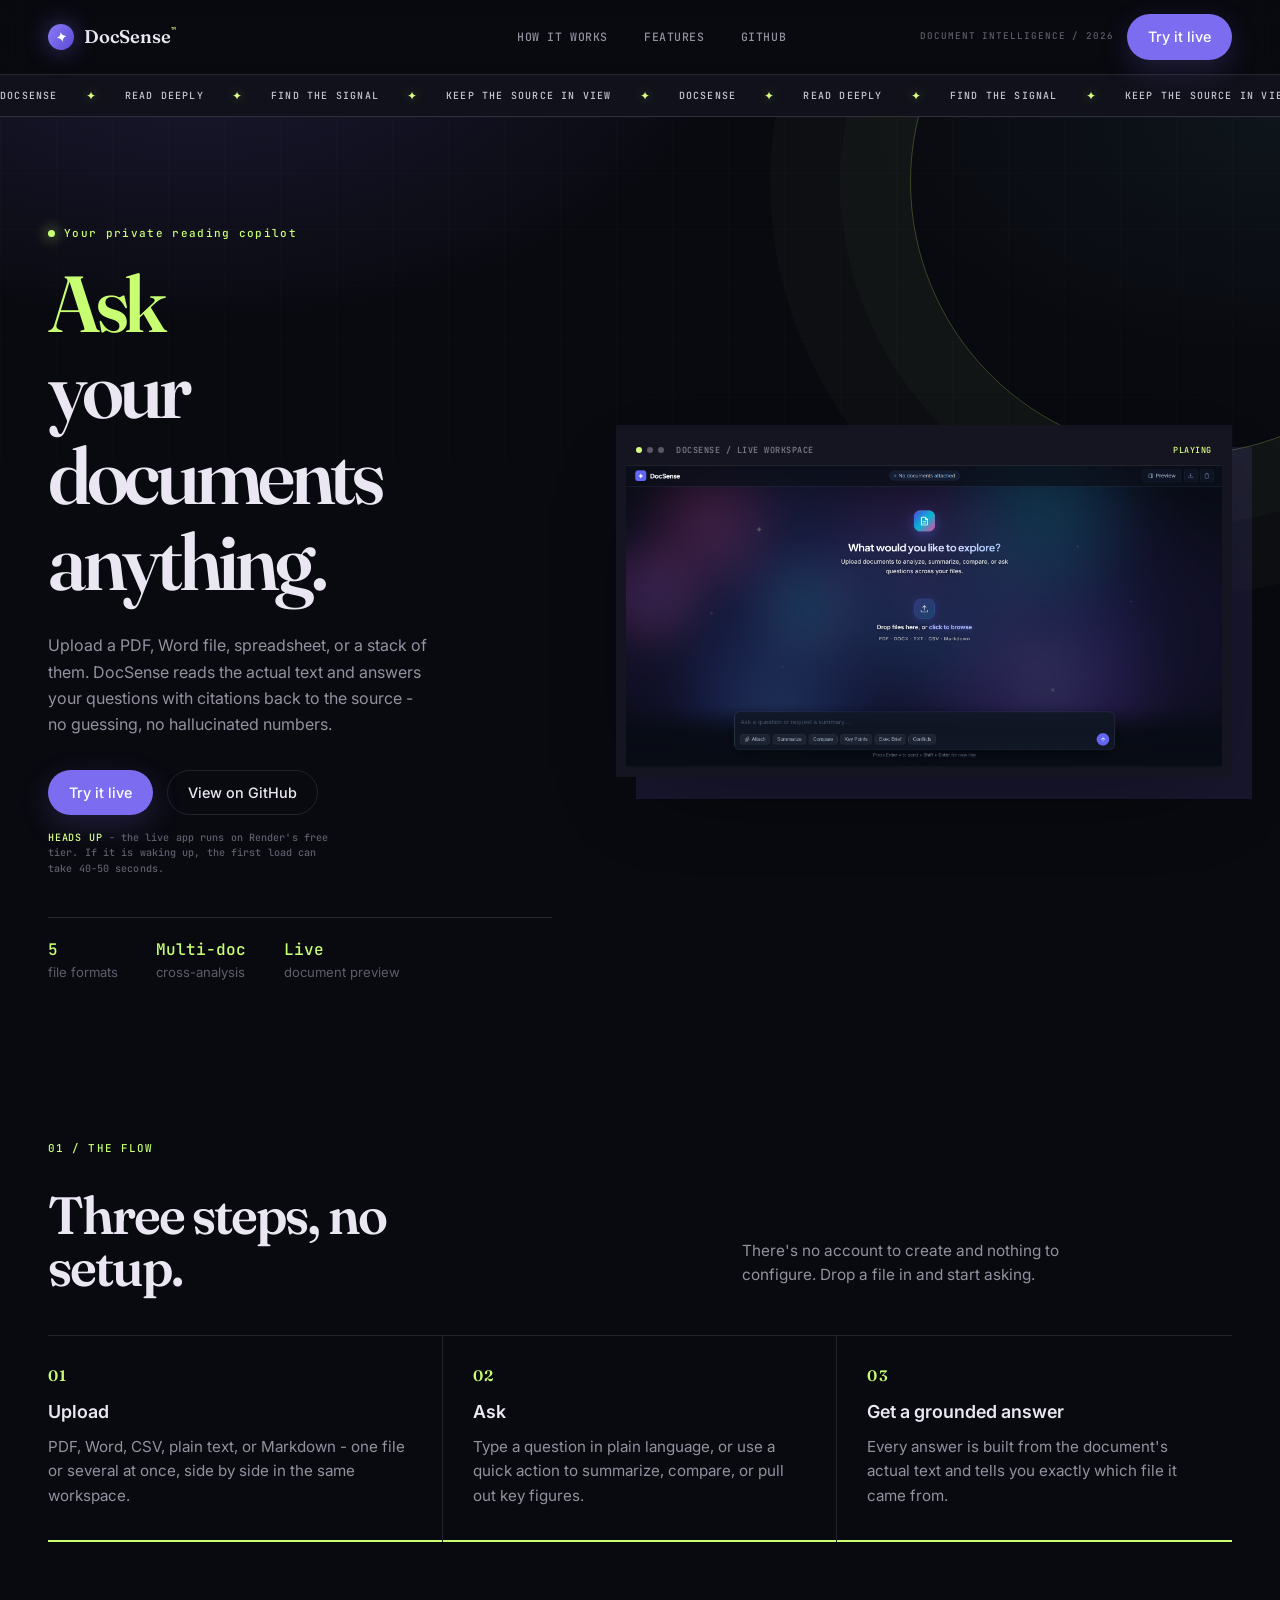
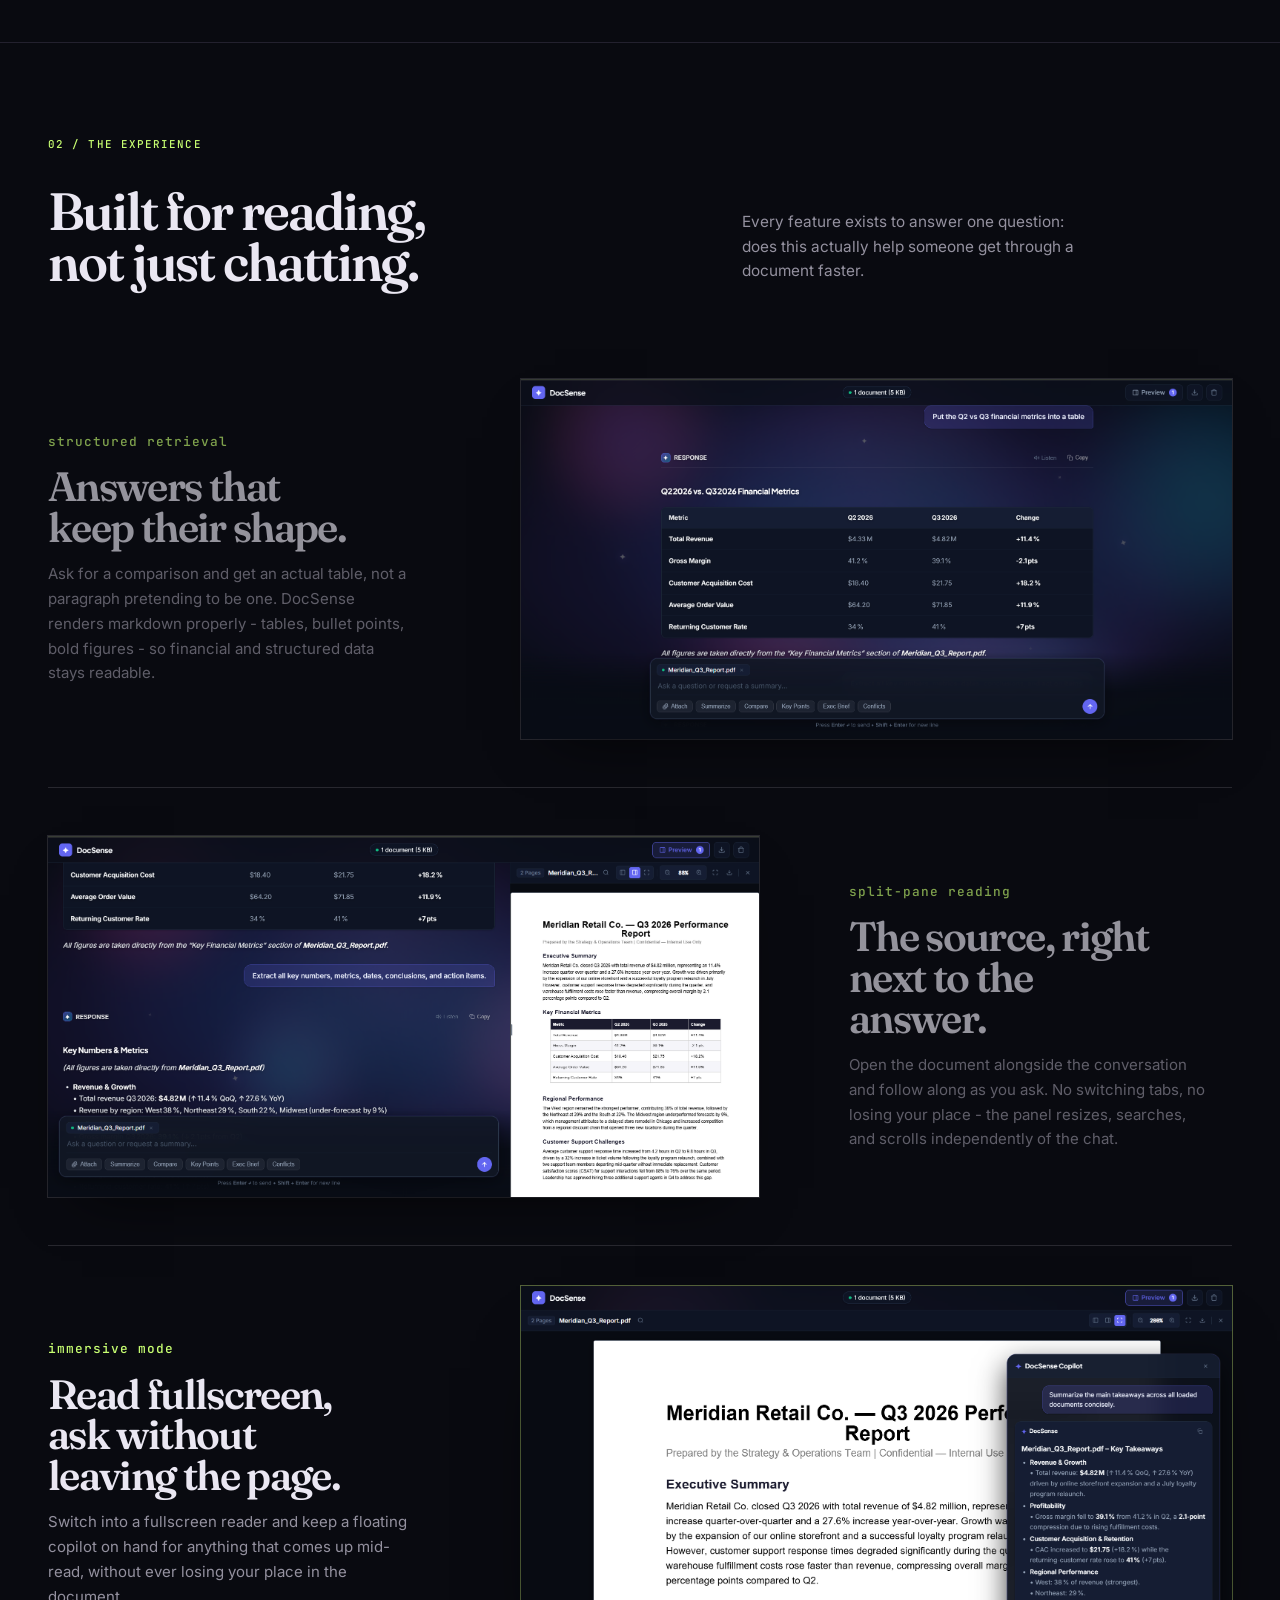
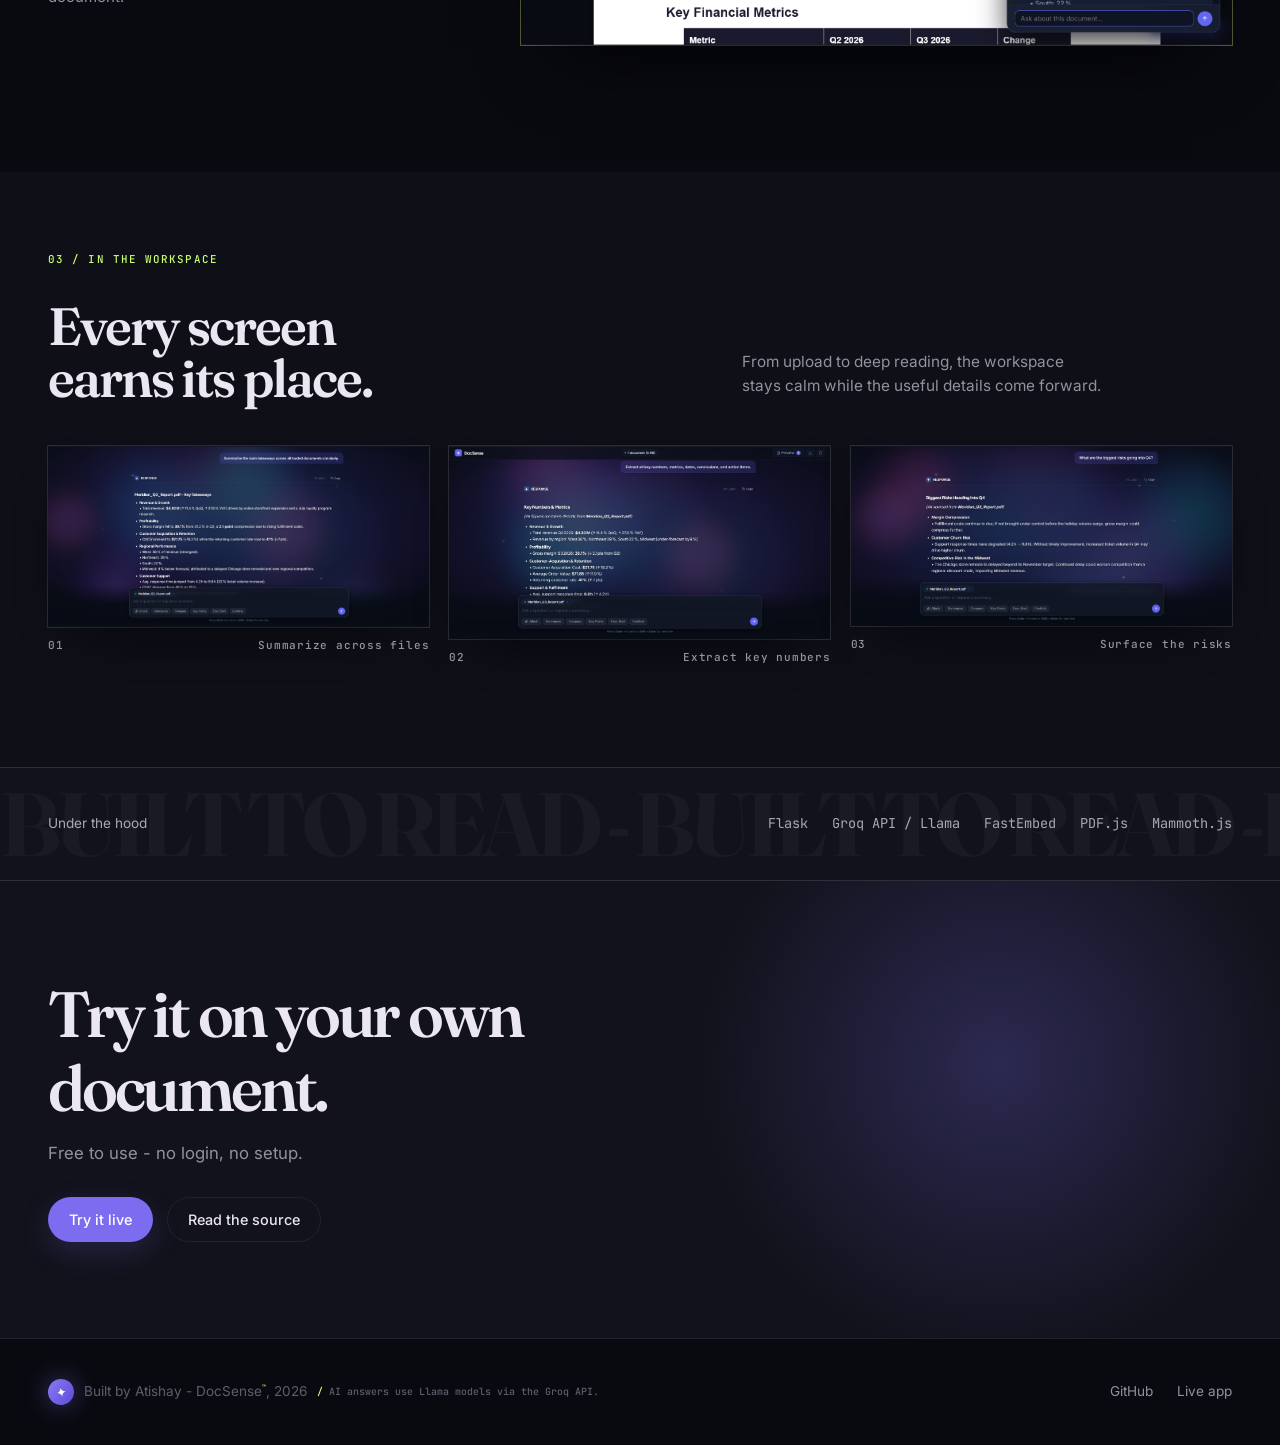
==== index.html @ f5ab148d "Launch DocSense website" ====
<!doctype html>
<html lang="en">
<head>
  <meta charset="utf-8">
  <meta name="viewport" content="width=device-width, initial-scale=1">
  <meta http-equiv="refresh" content="0; url=docsense-landing.html">
  <title>DocSense</title>
  <script>window.location.replace('docsense-landing.html');</script>
</head>
<body>
  <p>Opening <a href="docsense-landing.html">DocSense</a>...</p>
</body>
</html>
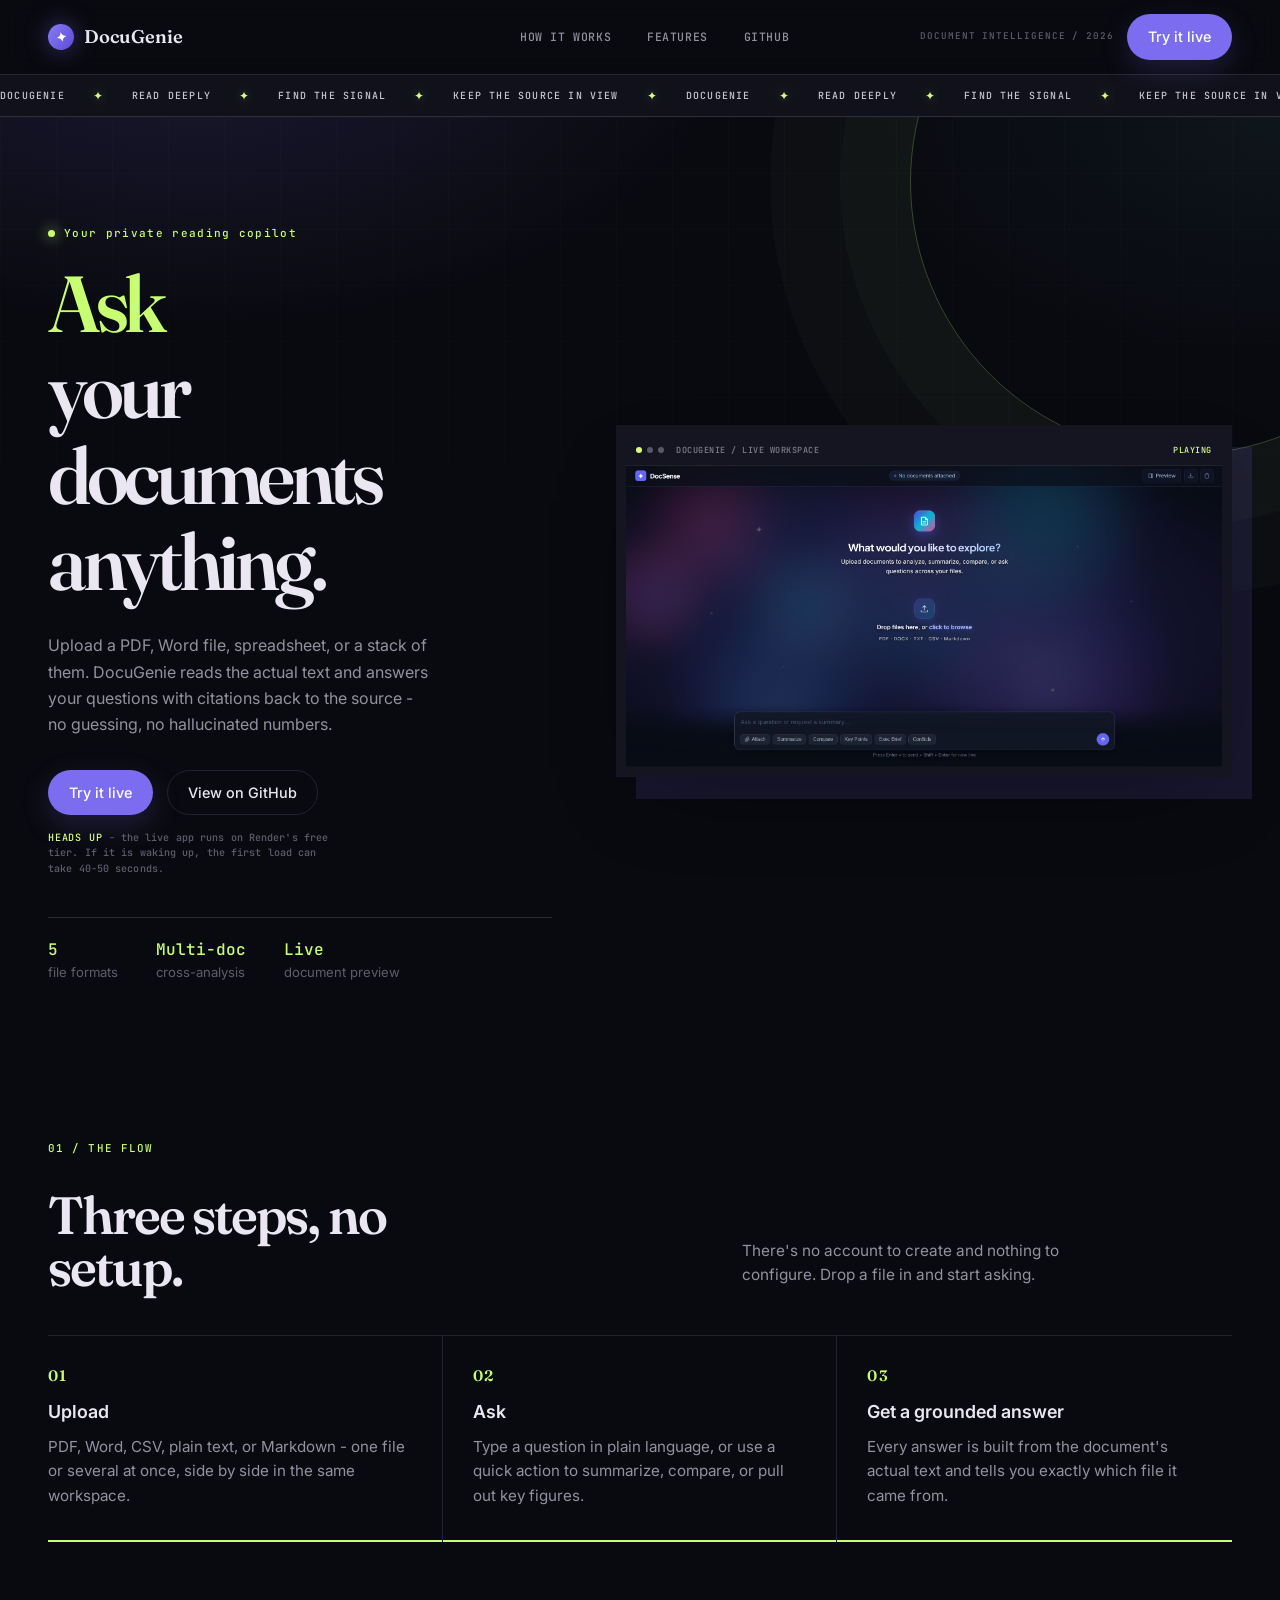
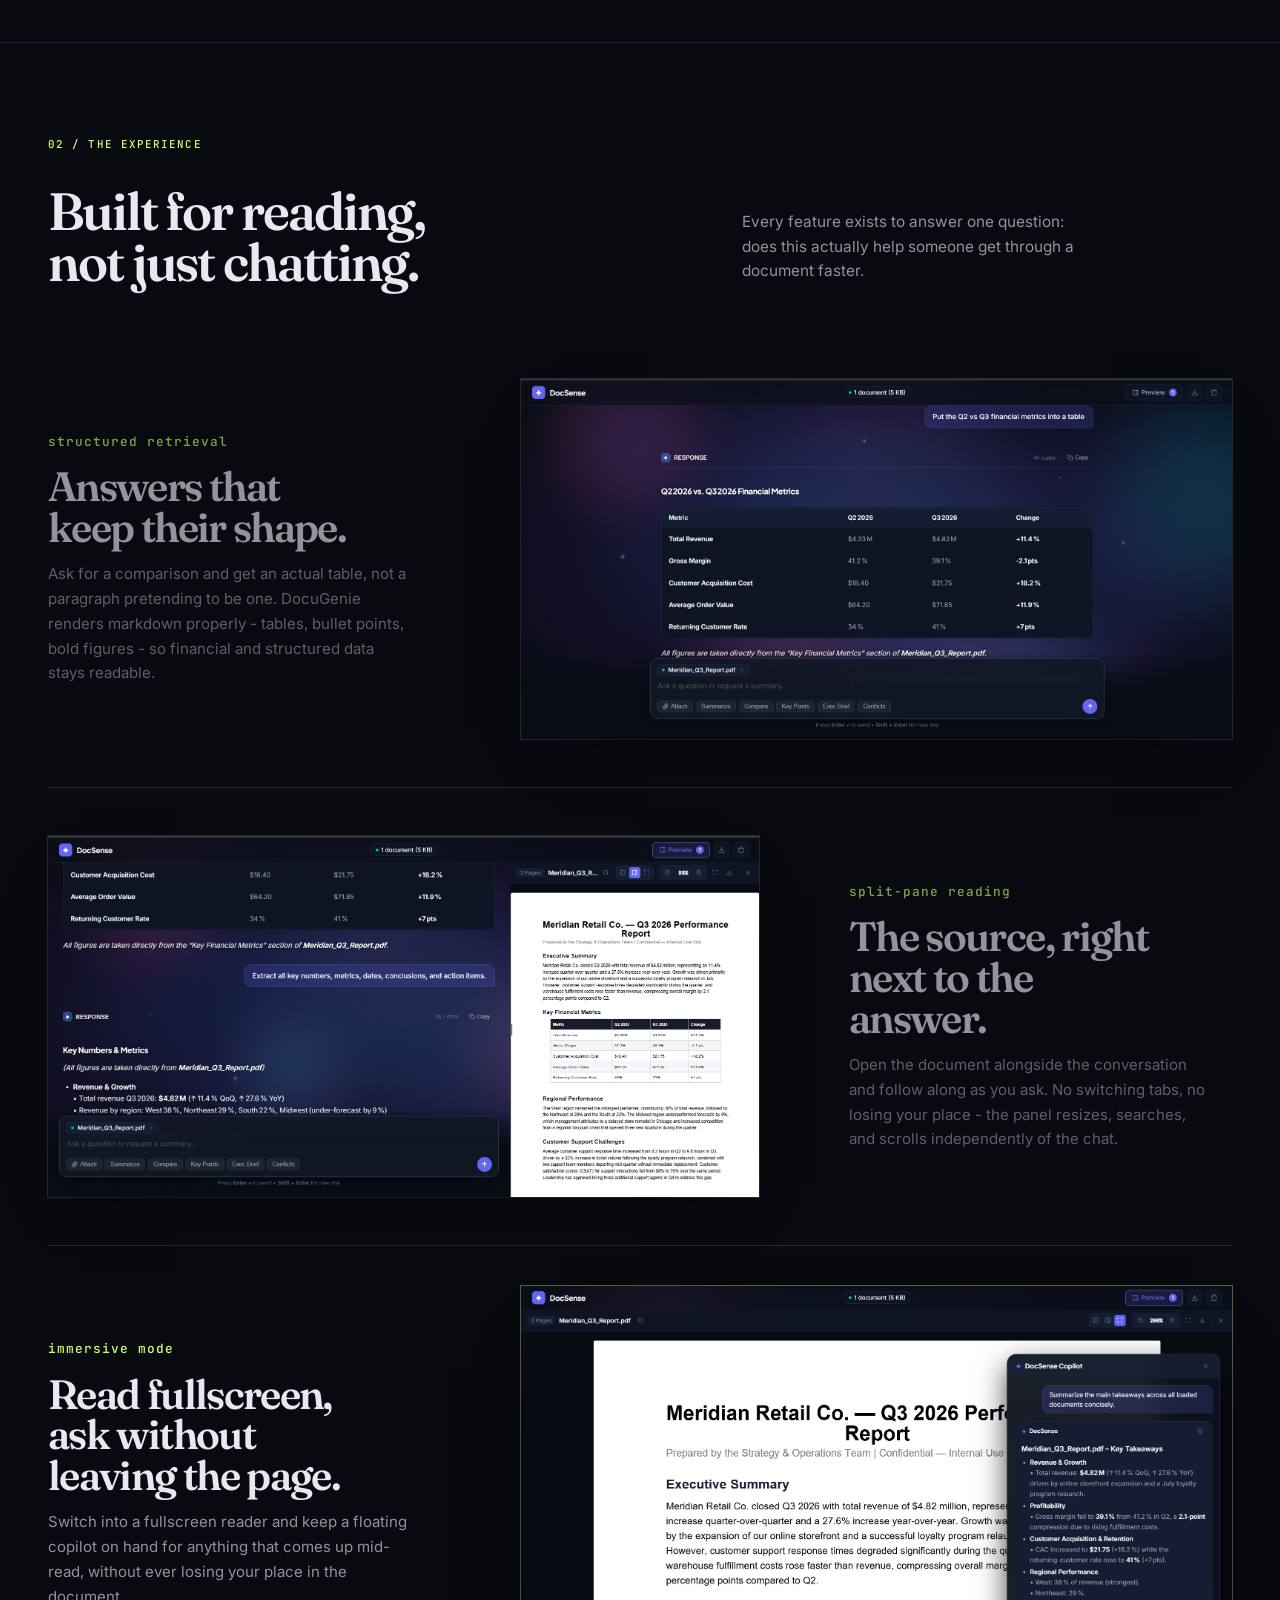
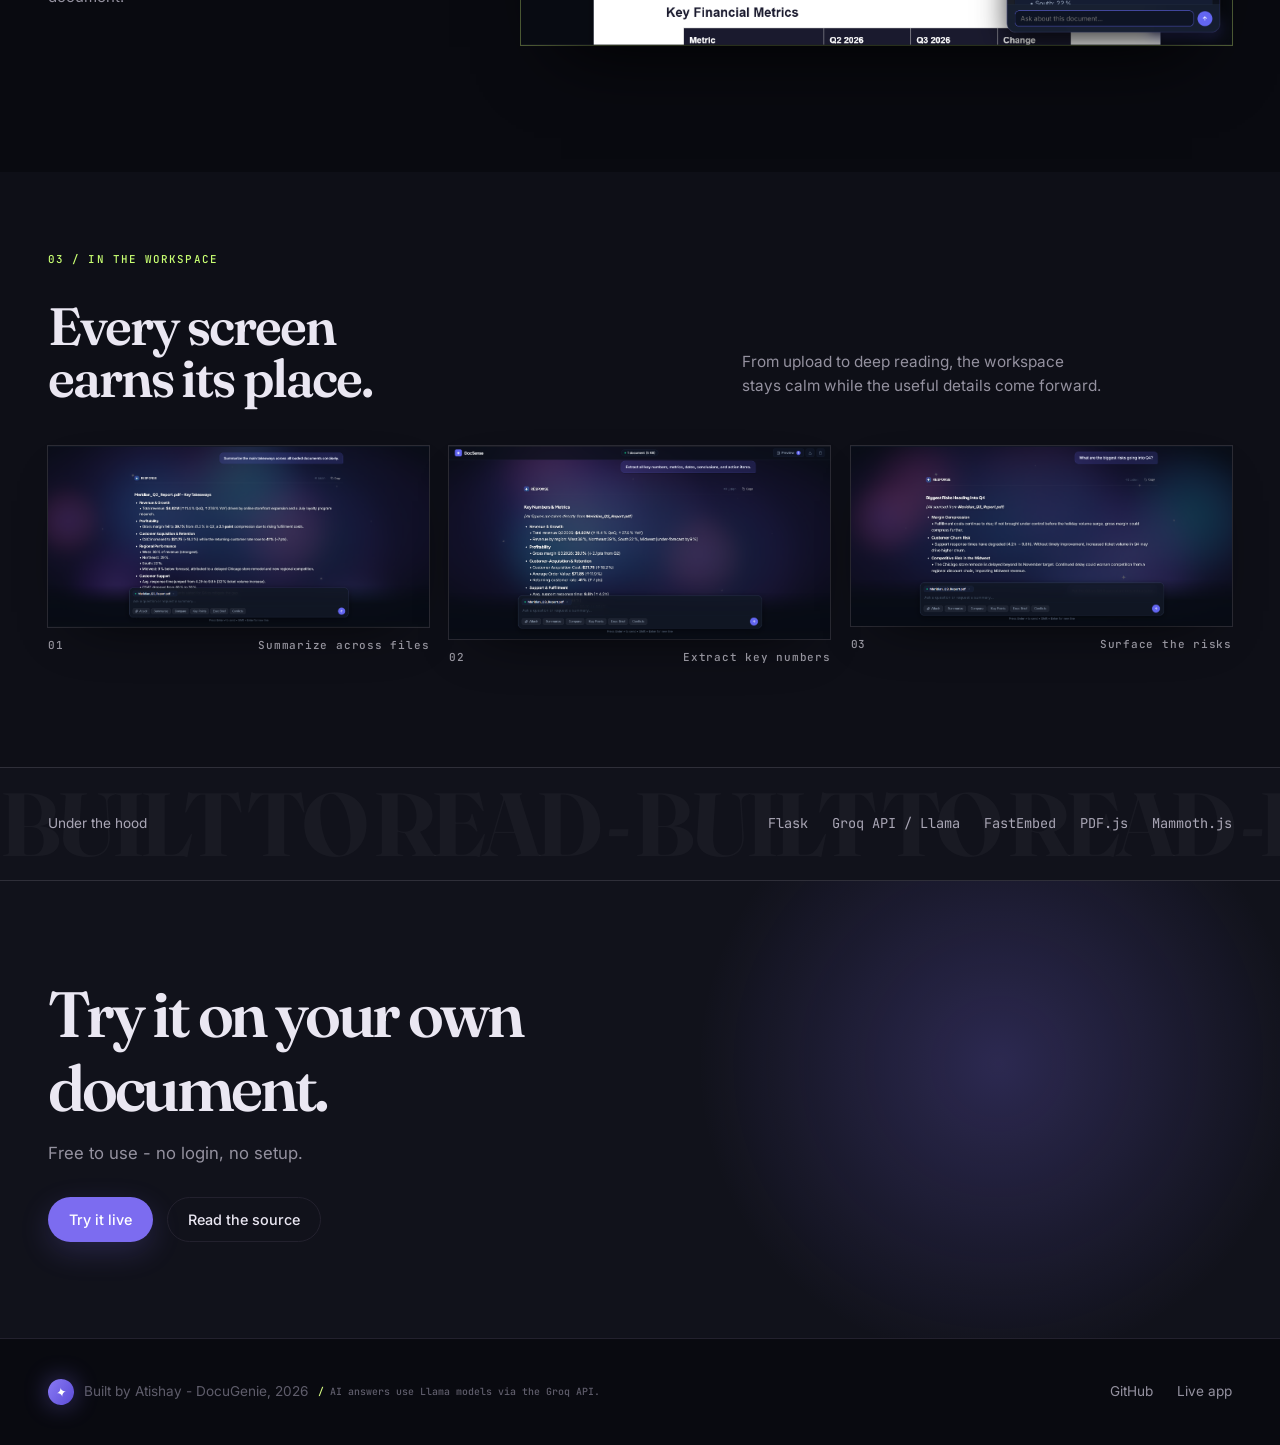
==== commit 556d33a1: "Rename landing site to DocuGenie" ====
--- a/index.html
+++ b/index.html
@@ -1,13 +1,214 @@
-<!doctype html>
+<!DOCTYPE html>
 <html lang="en">
 <head>
-  <meta charset="utf-8">
-  <meta name="viewport" content="width=device-width, initial-scale=1">
-  <meta http-equiv="refresh" content="0; url=docsense-landing.html">
-  <title>DocSense</title>
-  <script>window.location.replace('docsense-landing.html');</script>
+<meta charset="UTF-8">
+<meta name="viewport" content="width=device-width, initial-scale=1, viewport-fit=cover">
+<title>DocuGenie  -  Ask your documents anything</title>
+<meta name="description" content="Upload a document, ask a question, get an answer grounded in the actual text. DocuGenie is a multi-format, multi-document AI reading assistant.">
+<link rel="icon" href="assets/docugenie-mark.svg" type="image/svg+xml">
+<link rel="apple-touch-icon" href="assets/docugenie-mark.svg">
+<link rel="preconnect" href="https://fonts.googleapis.com">
+<link rel="preconnect" href="https://fonts.gstatic.com" crossorigin>
+<link href="https://fonts.googleapis.com/css2?family=Fraunces:opsz,wght@9..144,400;9..144,500;9..144,600;9..144,700&family=Inter:wght@400;500;600;700&family=JetBrains+Mono:wght@400;500&display=swap" rel="stylesheet">
+<link rel="stylesheet" href="styles.css">
 </head>
 <body>
-  <p>Opening <a href="docsense-landing.html">DocSense</a>...</p>
+
+<div class="page-progress" aria-hidden="true"><span></span></div>
+
+<header>
+  <div class="wrap nav">
+    <div class="brand">
+      <span class="brand-mark">&#10022;</span>
+      <span>DocuGenie</span>
+    </div>
+    <nav class="nav-links nav-links-mobile-hide">
+      <a href="#how-it-works">How it works</a>
+      <a href="#features">Features</a>
+      <a href="https://github.com/atishay-kap/DocSense" target="_blank" rel="noopener noreferrer">GitHub</a>
+    </nav>
+    <a class="btn btn-primary nav-cta" href="https://docsense-56mn.onrender.com/app" target="_blank" rel="noopener noreferrer">Try it live</a>
+  </div>
+</header>
+
+<div class="signal-rail" aria-label="DocuGenie capabilities">
+  <div class="signal-rail__track" aria-hidden="true">
+    <span>DOCUGENIE <b>✦</b> READ DEEPLY <b>✦</b> FIND THE SIGNAL <b>✦</b> KEEP THE SOURCE IN VIEW <b>✦</b> DOCUGENIE <b>✦</b> READ DEEPLY <b>✦</b> FIND THE SIGNAL <b>✦</b> KEEP THE SOURCE IN VIEW <b>✦</b> DOCUGENIE <b>✦</b> READ DEEPLY <b>✦</b> FIND THE SIGNAL <b>✦</b> KEEP THE SOURCE IN VIEW <b>✦</b></span>
+    <span>DOCUGENIE <b>✦</b> READ DEEPLY <b>✦</b> FIND THE SIGNAL <b>✦</b> KEEP THE SOURCE IN VIEW <b>✦</b> DOCUGENIE <b>✦</b> READ DEEPLY <b>✦</b> FIND THE SIGNAL <b>✦</b> KEEP THE SOURCE IN VIEW <b>✦</b> DOCUGENIE <b>✦</b> READ DEEPLY <b>✦</b> FIND THE SIGNAL <b>✦</b> KEEP THE SOURCE IN VIEW <b>✦</b></span>
+  </div>
+</div>
+
+<section class="hero">
+  <div class="wrap hero-grid">
+    <div class="hero-copy">
+      <div class="eyebrow reveal" style="--delay:0ms">Your private reading copilot</div>
+      <h1 aria-label="Ask your documents anything."><span><em>Ask</em></span><span>your documents</span><span>anything.</span></h1>
+      <p class="lede reveal" style="--delay:210ms">Upload a PDF, Word file, spreadsheet, or a stack of them. DocuGenie reads the actual text and answers your questions with citations back to the source  -  no guessing, no hallucinated numbers.</p>
+      <div class="hero-actions reveal" style="--delay:330ms">
+        <a class="btn btn-primary" href="https://docsense-56mn.onrender.com/app" target="_blank" rel="noopener noreferrer">Try it live</a>
+        <a class="btn btn-ghost" href="https://github.com/atishay-kap/DocSense" target="_blank" rel="noopener noreferrer">View on GitHub</a>
+      </div>
+      <p class="render-notice reveal" style="--delay:390ms"><span>Heads up</span> - the live app runs on Render's free tier. If it is waking up, the first load can take 40-50 seconds.</p>
+      <div class="hero-meta reveal" style="--delay:430ms">
+        <div class="hero-meta-item"><strong>5</strong>file formats</div>
+        <div class="hero-meta-item"><strong>Multi&#8209;doc</strong>cross-analysis</div>
+        <div class="hero-meta-item"><strong>Live</strong>document preview</div>
+      </div>
+    </div>
+    <div class="hero-shot reveal" style="--delay:180ms">
+      <div class="hero-shot__chrome"><span></span><span></span><span></span><strong>DocuGenie / live workspace</strong><em>PLAYING</em></div>
+      <video autoplay muted loop playsinline preload="metadata" poster="assets/Screenshot%202026-09-21%20233013.png" aria-label="DocuGenie workspace walkthrough">
+        <source src="assets/DocuGenie%20-%20Product%20Walkthrough.mp4" type="video/mp4">
+      </video>
+    </div>
+  </div>
+</section>
+
+<section id="how-it-works">
+  <div class="wrap">
+    <div class="section-head reveal" data-index="01 / THE FLOW">
+      <h2>Three steps, no setup.</h2>
+      <p>There's no account to create and nothing to configure. Drop a file in and start asking.</p>
+    </div>
+    <div class="steps">
+      <div class="step reveal">
+        <div class="step-num">01</div>
+        <h3>Upload</h3>
+        <p>PDF, Word, CSV, plain text, or Markdown  -  one file or several at once, side by side in the same workspace.</p>
+      </div>
+      <div class="step reveal">
+        <div class="step-num">02</div>
+        <h3>Ask</h3>
+        <p>Type a question in plain language, or use a quick action to summarize, compare, or pull out key figures.</p>
+      </div>
+      <div class="step reveal">
+        <div class="step-num">03</div>
+        <h3>Get a grounded answer</h3>
+        <p>Every answer is built from the document's actual text and tells you exactly which file it came from.</p>
+      </div>
+    </div>
+  </div>
+</section>
+
+<hr class="divider">
+
+<section id="features">
+  <div class="wrap">
+    <div class="section-head reveal" data-index="02 / THE EXPERIENCE">
+      <h2>Built for reading, not just chatting.</h2>
+      <p>Every feature exists to answer one question: does this actually help someone get through a document faster.</p>
+    </div>
+
+    <div class="feature-row reveal">
+      <div class="feature-copy">
+        <div class="tag">structured retrieval</div>
+        <h3>Answers that keep their shape.</h3>
+        <p>Ask for a comparison and get an actual table, not a paragraph pretending to be one. DocuGenie renders markdown properly  -  tables, bullet points, bold figures  -  so financial and structured data stays readable.</p>
+      </div>
+      <div class="feature-shot">
+        <img src="assets/Screenshot%202026-09-21%20233704.png" alt="DocuGenie response rendering a Q2 versus Q3 financial metrics comparison as a properly formatted table." loading="lazy">
+      </div>
+    </div>
+
+    <div class="feature-row reverse reveal">
+      <div class="feature-copy">
+        <div class="tag">split-pane reading</div>
+        <h3>The source, right next to the answer.</h3>
+        <p>Open the document alongside the conversation and follow along as you ask. No switching tabs, no losing your place  -  the panel resizes, searches, and scrolls independently of the chat.</p>
+      </div>
+      <div class="feature-shot">
+        <img src="assets/Screenshot%202026-09-21%20233617.png" alt="DocuGenie split-pane view showing key numbers alongside the live PDF preview panel." loading="lazy">
+      </div>
+    </div>
+
+    <div class="feature-row">
+      <div class="feature-copy">
+        <div class="tag">immersive mode</div>
+        <h3>Read fullscreen, ask without leaving the page.</h3>
+        <p>Switch into a fullscreen reader and keep a floating copilot on hand for anything that comes up mid-read, without ever losing your place in the document.</p>
+      </div>
+      <div class="feature-shot">
+        <img src="assets/Screenshot%202026-09-21%20233738.png" alt="DocuGenie fullscreen reading mode with a floating copilot panel beside the open document." loading="lazy">
+      </div>
+    </div>
+  </div>
+</section>
+
+<section class="product-reel" aria-labelledby="reel-title">
+  <div class="wrap">
+    <div class="section-head reveal" data-index="03 / IN THE WORKSPACE">
+      <h2 id="reel-title">Every screen earns its place.</h2>
+      <p>From upload to deep reading, the workspace stays calm while the useful details come forward.</p>
+    </div>
+    <div class="reel-grid">
+      <article class="reel-card reel-card--wide pop-photo reveal">
+        <div class="reel-frame"><img src="assets/Screenshot%202026-09-21%20233631.png" alt="DocuGenie response summarizing the main takeaways across loaded documents." loading="lazy"></div>
+        <div class="reel-caption"><span>01</span><span>Summarize across files</span></div>
+      </article>
+      <article class="reel-card pop-photo reveal">
+        <div class="reel-frame"><img src="assets/Screenshot%202026-09-21%20233714.png" alt="DocuGenie extracting key numbers and metrics from a report." loading="lazy"></div>
+        <div class="reel-caption"><span>02</span><span>Extract key numbers</span></div>
+      </article>
+      <article class="reel-card pop-photo reveal">
+        <div class="reel-frame"><img src="assets/Screenshot%202026-09-21%20233641.png" alt="DocuGenie identifying the biggest risks in a report." loading="lazy"></div>
+        <div class="reel-caption"><span>03</span><span>Surface the risks</span></div>
+      </article>
+    </div>
+  </div>
+</section>
+
+<div class="stack">
+  <div class="stack-background" aria-hidden="true"><span>BUILT TO READ - BUILT TO READ - </span><span>BUILT TO READ - BUILT TO READ - </span></div>
+  <div class="wrap stack-inner">
+    <span class="stack-label">Under the hood</span>
+    <div class="stack-items">
+      <span>Flask</span>
+      <span>Groq API / Llama</span>
+      <span>FastEmbed</span>
+      <span>PDF.js</span>
+      <span>Mammoth.js</span>
+    </div>
+  </div>
+</div>
+
+<section class="cta">
+  <div class="wrap cta-inner reveal">
+    <h2>Try it on your own document.</h2>
+    <p>Free to use - no login, no setup.</p>
+    <div class="cta-actions">
+      <a class="btn btn-primary" href="https://docsense-56mn.onrender.com/app" target="_blank" rel="noopener noreferrer">Try it live</a>
+      <a class="btn btn-ghost" href="https://github.com/atishay-kap/DocSense" target="_blank" rel="noopener noreferrer">Read the source</a>
+    </div>
+  </div>
+</section>
+
+<footer>
+  <div class="wrap footer-inner">
+    <div class="footer-left">
+      <span class="brand-mark">&#10022;</span>
+      <span>Built by Atishay  -  DocuGenie, 2026</span>
+      <span class="footer-ai">AI answers use Llama models via the Groq API.</span>
+    </div>
+    <div class="footer-links">
+      <a href="https://github.com/atishay-kap/DocSense" target="_blank" rel="noopener noreferrer">GitHub</a>
+      <a href="https://docsense-56mn.onrender.com/app" target="_blank" rel="noopener noreferrer">Live app</a>
+    </div>
+  </div>
+</footer>
+
+<dialog class="media-viewer" aria-labelledby="media-viewer-title">
+  <div class="media-viewer__backdrop"></div>
+  <div class="media-viewer__panel">
+    <div class="media-viewer__bar">
+      <span class="media-viewer__eyebrow">DOCUGENIE / SCREEN VIEW</span>
+      <span id="media-viewer-title" class="media-viewer__title">Workspace screen</span>
+      <button class="media-viewer__close" type="button" aria-label="Close full screen preview">Close <span>×</span></button>
+    </div>
+    <div class="media-viewer__image-wrap"><img class="media-viewer__image" src="" alt=""></div>
+  </div>
+</dialog>
+
+<script src="script.js" defer></script>
+
 </body>
 </html>
--- a/styles.css
+++ b/styles.css
@@ -0,0 +1,814 @@
+:root {
+    --bg: #0b0c12;
+    --bg-2: #0e1018;
+    --surface: #14151f;
+    --text: #eae7f2;
+    --text-muted: #94919f;
+    --text-dim: #5f5d6b;
+    --accent: #7c6cf0;
+    --accent-soft: rgba(124, 108, 240, 0.14);
+    --border: #23212e;
+    --serif: 'Fraunces', Georgia, 'Times New Roman', serif;
+    --sans: 'Inter', -apple-system, BlinkMacSystemFont, sans-serif;
+    --mono: 'JetBrains Mono', ui-monospace, monospace;
+  }
+
+  * { box-sizing: border-box; margin: 0; padding: 0; }
+
+  html {
+    scroll-behavior: smooth;
+    scroll-padding-top: env(safe-area-inset-top, 0px);
+  }
+
+  body {
+    background: var(--bg);
+    color: var(--text);
+    font-family: var(--sans);
+    font-size: 16px;
+    line-height: 1.6;
+    -webkit-font-smoothing: antialiased;
+    padding-top: env(safe-area-inset-top, 0px);
+    padding-bottom: env(safe-area-inset-bottom, 0px);
+    overflow-x: hidden;
+  }
+
+  a { color: inherit; text-decoration: none; }
+
+  img { max-width: 100%; display: block; }
+
+  .wrap {
+    max-width: 1180px;
+    margin: 0 auto;
+    padding: 0 32px;
+  }
+
+  @media (max-width: 640px) {
+    .wrap { padding: 0 20px; }
+  }
+
+  /* ---------- Header ---------- */
+
+  header {
+    position: sticky;
+    top: 0;
+    z-index: 50;
+    background: rgba(11, 12, 18, 0.82);
+    backdrop-filter: blur(10px);
+    border-bottom: 1px solid var(--border);
+    padding-top: env(safe-area-inset-top, 0px);
+  }
+
+  .nav {
+    display: flex;
+    align-items: center;
+    justify-content: space-between;
+    height: 68px;
+  }
+
+  .brand {
+    display: flex;
+    align-items: center;
+    gap: 10px;
+    font-family: var(--serif);
+    font-size: 1.15rem;
+    font-weight: 600;
+    letter-spacing: -0.01em;
+  }
+
+  .brand-mark {
+    width: 26px;
+    height: 26px;
+    border-radius: 7px;
+    background: linear-gradient(135deg, #8a7bf5, #5b4bd6);
+    display: flex;
+    align-items: center;
+    justify-content: center;
+    font-size: 13px;
+    color: white;
+    flex-shrink: 0;
+  }
+  .trademark { position: relative; top: -.35em; margin-left: .08em; font: 500 .45em/1 var(--mono); color: var(--acid); letter-spacing: 0; }
+
+  .nav-links {
+    display: flex;
+    align-items: center;
+    gap: 36px;
+  }
+
+  .nav-links a {
+    font-size: 0.9rem;
+    color: var(--text-muted);
+    transition: color 0.15s ease;
+  }
+
+  .nav-links a:hover { color: var(--text); }
+
+  .btn {
+    display: inline-flex;
+    align-items: center;
+    justify-content: center;
+    padding: 10px 20px;
+    border-radius: 8px;
+    font-size: 0.9rem;
+    font-weight: 500;
+    border: 1px solid transparent;
+    cursor: pointer;
+    transition: all 0.15s ease;
+    white-space: nowrap;
+  }
+
+  .btn-primary {
+    background: var(--accent);
+    color: white;
+  }
+
+  .btn-primary:hover { background: #6b5ce0; }
+
+  .btn-ghost {
+    color: var(--text);
+    border-color: var(--border);
+  }
+
+  .btn-ghost:hover { border-color: #3a3847; background: var(--surface); }
+
+  .nav-cta { display: none; }
+
+  @media (min-width: 720px) {
+    .nav-cta { display: inline-flex; }
+  }
+
+  .nav-links-mobile-hide {
+    display: none;
+  }
+
+  @media (min-width: 860px) {
+    .nav-links-mobile-hide { display: flex; }
+  }
+
+  /* ---------- Hero ---------- */
+
+  .hero {
+    position: relative;
+    padding: 88px 0 60px;
+    background:
+      radial-gradient(ellipse 900px 500px at 15% -10%, rgba(124, 108, 240, 0.16), transparent 60%),
+      radial-gradient(ellipse 700px 400px at 100% 0%, rgba(90, 200, 210, 0.06), transparent 60%);
+    overflow: hidden;
+  }
+
+  .hero-grid {
+    display: grid;
+    grid-template-columns: 1fr;
+    gap: 48px;
+    align-items: center;
+  }
+
+  @media (min-width: 980px) {
+    .hero-grid {
+      grid-template-columns: 0.9fr 1.1fr;
+      gap: 24px;
+    }
+  }
+
+  .hero-copy h1 {
+    font-family: var(--serif);
+    font-weight: 600;
+    font-size: clamp(2.3rem, 5vw, 3.4rem);
+    line-height: 1.08;
+    letter-spacing: -0.015em;
+    max-width: 13ch;
+  }
+
+  .hero-copy p.lede {
+    margin-top: 22px;
+    font-size: 1.08rem;
+    color: var(--text-muted);
+    max-width: 42ch;
+    line-height: 1.65;
+  }
+
+  .hero-actions {
+    margin-top: 32px;
+    display: flex;
+    gap: 14px;
+    flex-wrap: wrap;
+  }
+
+  .hero-meta {
+    margin-top: 40px;
+    display: flex;
+    gap: 28px;
+    flex-wrap: wrap;
+  }
+
+  .hero-meta-item {
+    font-size: 0.82rem;
+    color: var(--text-dim);
+  }
+
+  .hero-meta-item strong {
+    display: block;
+    color: var(--text);
+    font-size: 1.4rem;
+    font-family: var(--serif);
+    font-weight: 500;
+  }
+
+  .hero-shot {
+    position: relative;
+  }
+
+  .hero-shot img {
+    border-radius: 14px;
+    box-shadow: 0 40px 90px -30px rgba(0, 0, 0, 0.7), 0 0 0 1px rgba(255,255,255,0.05);
+    animation: rise 0.9s cubic-bezier(0.16, 1, 0.3, 1) both;
+  }
+
+  @keyframes rise {
+    from { opacity: 0; transform: translateY(18px) scale(0.985); }
+    to { opacity: 1; transform: translateY(0) scale(1); }
+  }
+
+  @media (prefers-reduced-motion: reduce) {
+    .hero-shot img { animation: none; }
+  }
+
+  /* ---------- Section shared ---------- */
+
+  section { padding: 84px 0; }
+
+  .section-head {
+    max-width: 46ch;
+    margin-bottom: 56px;
+  }
+
+  .section-head h2 {
+    font-family: var(--serif);
+    font-weight: 600;
+    font-size: clamp(1.7rem, 3.2vw, 2.3rem);
+    letter-spacing: -0.01em;
+    line-height: 1.18;
+  }
+
+  .section-head p {
+    margin-top: 14px;
+    color: var(--text-muted);
+    font-size: 1.02rem;
+    line-height: 1.6;
+  }
+
+  .divider {
+    height: 1px;
+    background: var(--border);
+    border: none;
+  }
+
+  /* ---------- How it works ---------- */
+
+  .steps {
+    display: grid;
+    grid-template-columns: 1fr;
+    gap: 36px;
+  }
+
+  @media (min-width: 780px) {
+    .steps { grid-template-columns: repeat(3, 1fr); gap: 40px; }
+  }
+
+  .step {
+    border-top: 1px solid var(--border);
+    padding-top: 20px;
+  }
+
+  .step-num {
+    font-family: var(--serif);
+    font-size: 0.95rem;
+    color: var(--accent);
+    font-weight: 600;
+  }
+
+  .step h3 {
+    margin-top: 10px;
+    font-size: 1.12rem;
+    font-weight: 600;
+  }
+
+  .step p {
+    margin-top: 8px;
+    color: var(--text-muted);
+    font-size: 0.95rem;
+    line-height: 1.6;
+  }
+
+  /* ---------- Feature rows ---------- */
+
+  .feature-row {
+    display: grid;
+    grid-template-columns: 1fr;
+    gap: 32px;
+    align-items: center;
+    padding: 56px 0;
+  }
+
+  .feature-row + .feature-row { border-top: 1px solid var(--border); }
+
+  @media (min-width: 900px) {
+    .feature-row {
+      grid-template-columns: 0.85fr 1.15fr;
+      gap: 64px;
+    }
+    .feature-row.reverse .feature-copy { order: 2; }
+    .feature-row.reverse .feature-shot { order: 1; }
+  }
+
+  .feature-copy .tag {
+    font-size: 0.8rem;
+    color: var(--accent);
+    font-weight: 500;
+    font-family: var(--mono);
+  }
+
+  .feature-copy h3 {
+    margin-top: 14px;
+    font-family: var(--serif);
+    font-size: 1.55rem;
+    font-weight: 600;
+    letter-spacing: -0.01em;
+    line-height: 1.22;
+    max-width: 16ch;
+  }
+
+  .feature-copy p {
+    margin-top: 14px;
+    color: var(--text-muted);
+    font-size: 1rem;
+    line-height: 1.65;
+    max-width: 40ch;
+  }
+
+  .feature-shot img {
+    border-radius: 12px;
+    box-shadow: 0 30px 70px -28px rgba(0,0,0,0.65), 0 0 0 1px rgba(255,255,255,0.05);
+  }
+
+  /* ---------- Tech stack strip ---------- */
+
+  .stack {
+    padding: 48px 0;
+    border-top: 1px solid var(--border);
+    border-bottom: 1px solid var(--border);
+  }
+
+  .stack-inner {
+    display: flex;
+    flex-wrap: wrap;
+    align-items: center;
+    justify-content: space-between;
+    gap: 20px;
+  }
+
+  .stack-label {
+    font-size: 0.85rem;
+    color: var(--text-dim);
+    font-family: var(--sans);
+  }
+
+  .stack-items {
+    display: flex;
+    flex-wrap: wrap;
+    gap: 10px 24px;
+    font-family: var(--mono);
+    font-size: 0.85rem;
+    color: var(--text-muted);
+  }
+
+  /* ---------- CTA ---------- */
+
+  .cta {
+    text-align: left;
+    padding: 96px 0;
+  }
+
+  .cta-inner {
+    max-width: 56ch;
+  }
+
+  .cta h2 {
+    font-family: var(--serif);
+    font-weight: 600;
+    font-size: clamp(1.9rem, 4vw, 2.6rem);
+    line-height: 1.15;
+    letter-spacing: -0.01em;
+  }
+
+  .cta p {
+    margin-top: 16px;
+    color: var(--text-muted);
+    font-size: 1.05rem;
+    max-width: 44ch;
+  }
+
+  .cta-actions {
+    margin-top: 30px;
+    display: flex;
+    gap: 14px;
+    flex-wrap: wrap;
+  }
+
+  /* ---------- Footer ---------- */
+
+  footer {
+    border-top: 1px solid var(--border);
+    padding: 40px 0;
+  }
+
+  .footer-inner {
+    display: flex;
+    flex-wrap: wrap;
+    justify-content: space-between;
+    align-items: center;
+    gap: 16px;
+  }
+
+  .footer-left {
+    display: flex;
+    align-items: center;
+    gap: 10px;
+    color: var(--text-dim);
+    font-size: 0.85rem;
+  }
+
+  .footer-links {
+    display: flex;
+    gap: 24px;
+    font-size: 0.85rem;
+    color: var(--text-muted);
+  }
+
+  .footer-links a:hover { color: var(--text); }
+
+  /* focus visibility */
+  a:focus-visible, button:focus-visible {
+    outline: 2px solid var(--accent);
+    outline-offset: 2px;
+  }
+
+  /* ---------- Motion-led editorial layer ---------- */
+  :root { --lime: #c8ff72; --paper: #f0edf8; }
+  body { background: #090a10; }
+  header { border-bottom-color: rgba(255,255,255,.08); }
+  .nav { position: relative; }
+  .nav::after { content: 'DOCUMENT INTELLIGENCE / 2026'; position: absolute; right: 166px; font: 500 .58rem/1 var(--mono); letter-spacing: .1em; color: var(--text-dim); }
+  .brand-mark { border-radius: 50%; transform: rotate(-12deg); box-shadow: 0 0 24px rgba(124,108,240,.45); }
+  .btn { border-radius: 999px; transition: transform .25s cubic-bezier(.2,.8,.2,1), background .25s ease, box-shadow .25s ease; }
+  .btn-primary { box-shadow: 0 10px 30px rgba(124,108,240,.2); }
+  .btn-primary:hover { box-shadow: 0 15px 40px rgba(124,108,240,.38); transform: translateY(-2px); }
+  .btn-ghost:hover { transform: translateY(-2px); }
+  .ticker { display: flex; overflow: hidden; border-bottom: 1px solid var(--border); border-top: 1px solid rgba(255,255,255,.04); background: #10111a; color: #aaa6bb; white-space: nowrap; }
+  .ticker-track { display: flex; width: max-content; min-width: 100%; animation: ticker 22s linear infinite; font: 500 .66rem/1 var(--mono); letter-spacing: .12em; }
+  .ticker-track span { padding: 13px 26px; }
+  .ticker-track i { color: var(--lime); font-style: normal; }
+  @keyframes ticker { to { transform: translateX(-50%); } }
+  .hero { min-height: calc(100svh - 104px); display: flex; align-items: center; padding: 92px 0 78px; isolation: isolate; }
+  .hero::before { content: ''; position: absolute; inset: 0; z-index: -1; opacity: .25; background-image: linear-gradient(rgba(255,255,255,.06) 1px, transparent 1px), linear-gradient(90deg, rgba(255,255,255,.06) 1px, transparent 1px); background-size: 56px 56px; mask-image: linear-gradient(to bottom, black, transparent 85%); }
+  .hero::after { content: ''; position: absolute; width: 34rem; height: 34rem; right: -11rem; top: -13rem; z-index: -1; border: 1px solid rgba(200,255,114,.25); border-radius: 50%; box-shadow: 0 0 0 70px rgba(200,255,114,.025), 0 0 0 140px rgba(200,255,114,.018); animation: orbit 12s ease-in-out infinite alternate; }
+  @keyframes orbit { to { transform: translate(-46px, 62px) scale(1.08); } }
+  .hero-copy { position: relative; }
+  .eyebrow { display: inline-flex; align-items: center; gap: 9px; margin-bottom: 22px; color: var(--lime); font: 500 .69rem/1 var(--mono); letter-spacing: .12em; }
+  .eyebrow::before { content: ''; width: 7px; height: 7px; border-radius: 50%; background: currentColor; box-shadow: 0 0 14px currentColor; animation: pulse 1.8s ease-in-out infinite; }
+  @keyframes pulse { 50% { transform: scale(.55); opacity: .45; } }
+  .hero-copy h1 { max-width: 10ch; font-size: clamp(3.2rem, 6.4vw, 5.7rem); letter-spacing: -.055em; }
+  .hero-copy h1 span { display: block; overflow: hidden; }
+  .hero-copy h1 em, .hero-copy h1 span:not(:has(em)) { display: block; color: inherit; font-style: normal; transform: translateY(110%); animation: word-in .9s cubic-bezier(.16,1,.3,1) forwards; }
+  .hero-copy h1 em { color: var(--lime); }
+  .hero-copy h1 span:nth-child(2) { animation-delay: .09s; }
+  .hero-copy h1 span:nth-child(3) { animation-delay: .18s; }
+  @keyframes word-in { to { transform: translateY(0); } }
+  .hero-copy p.lede { font-size: 1rem; }
+  .hero-meta { border-top: 1px solid rgba(255,255,255,.13); padding-top: 19px; gap: 38px; }
+  .hero-meta-item strong { font-family: var(--mono); font-size: 1rem; color: var(--lime); }
+  .hero-shot { perspective: 1200px; }
+  .hero-shot::before { content: 'LIVE DOCUMENT WORKSPACE'; position: absolute; z-index: 2; top: -13px; right: 24px; padding: 7px 10px; border: 1px solid rgba(200,255,114,.45); border-radius: 99px; background: #10140e; color: var(--lime); font: 500 .56rem/1 var(--mono); letter-spacing: .09em; }
+  .hero-shot img { border-radius: 4px; transform: rotate(2.2deg); box-shadow: -18px 20px 0 rgba(124,108,240,.2), 0 40px 90px -30px rgba(0,0,0,.8); transition: transform .6s cubic-bezier(.2,.8,.2,1); }
+  .hero-shot:hover img { transform: rotate(0deg) translateY(-8px); }
+  section { padding: 120px 0; }
+  .section-head { position: relative; }
+  .section-head::before { content: attr(data-index); display: block; margin-bottom: 12px; color: var(--lime); font: 500 .68rem/1 var(--mono); letter-spacing: .1em; }
+  .section-head h2 { max-width: 15ch; font-size: clamp(2.3rem, 4vw, 4rem); letter-spacing: -.04em; }
+  .steps { gap: 0; border-top: 1px solid var(--border); }
+  .step { position: relative; border-top: 0; border-right: 1px solid var(--border); padding: 28px 30px 34px 0; }
+  .step + .step { padding-left: 30px; }
+  .step:last-child { border-right: 0; }
+  .step::after { content: ''; position: absolute; bottom: 0; left: 0; width: 0; height: 2px; background: var(--lime); transition: width .7s cubic-bezier(.2,.8,.2,1); }
+  .step.is-visible::after { width: 100%; }
+  .step-num, .feature-copy .tag { color: var(--lime); letter-spacing: .08em; }
+  .feature-row { min-height: 560px; padding: 80px 0; }
+  .feature-copy h3 { max-width: 12ch; font-size: clamp(2rem, 3vw, 3rem); letter-spacing: -.04em; }
+  .feature-shot { overflow: hidden; background: var(--surface); transform: perspective(900px) rotateX(var(--tilt-y, 0deg)) rotateY(var(--tilt-x, 0deg)); transition: transform .28s ease; }
+  .feature-shot img { border-radius: 2px; transition: transform 1.1s cubic-bezier(.2,.8,.2,1); }
+  .feature-row:hover .feature-shot img { transform: scale(1.035); }
+  .product-reel { overflow: hidden; background: #0e0f17; }
+  .reel-grid { display: grid; grid-template-columns: 1.25fr .75fr; grid-template-rows: repeat(2, minmax(220px, 1fr)); gap: 18px; }
+  .reel-card { position: relative; min-height: 290px; overflow: hidden; background: #171824; cursor: crosshair; transform-style: preserve-3d; }
+  .reel-card--wide { grid-row: span 2; }
+  .reel-frame { position: absolute; inset: 0; overflow: hidden; }
+  .reel-frame::after { content: ''; position: absolute; inset: 0; background: linear-gradient(135deg, rgba(200,255,114,.12), transparent 35%, rgba(124,108,240,.18)); opacity: 0; mix-blend-mode: screen; transition: opacity .45s ease; }
+  .reel-frame img { width: 100%; height: 100%; object-fit: cover; object-position: top center; filter: saturate(.82) contrast(1.04); transition: transform .9s cubic-bezier(.16,1,.3,1), filter .6s ease; will-change: transform; }
+  .reel-card:hover .reel-frame::after { opacity: 1; }
+  .reel-card:hover .reel-frame img { transform: translate(var(--image-x, 0px), var(--image-y, 0px)) scale(1.095); filter: saturate(1.12) contrast(1.08); }
+  .reel-caption { position: absolute; inset: auto 0 0; z-index: 2; display: flex; justify-content: space-between; padding: 16px 18px; color: white; background: linear-gradient(transparent, rgba(5,6,10,.88)); font: 500 .69rem/1 var(--mono); letter-spacing: .07em; transform: translateY(12px); opacity: .72; transition: transform .45s cubic-bezier(.16,1,.3,1), opacity .35s ease; }
+  .reel-card:hover .reel-caption { transform: translateY(0); opacity: 1; }
+  .pop-photo { transform: translateY(44px) scale(.96) rotate(var(--tilt, 0deg)); transition: opacity .8s ease, transform 1s cubic-bezier(.16,1,.3,1), box-shadow .45s ease; }
+  .pop-photo:nth-child(1) { --tilt: -1.3deg; transition-delay: 60ms; }
+  .pop-photo:nth-child(2) { --tilt: 1.4deg; transition-delay: 150ms; }
+  .pop-photo:nth-child(3) { --tilt: -.8deg; transition-delay: 240ms; }
+  .pop-photo.is-visible { transform: translateY(0) scale(1) rotate(var(--tilt, 0deg)); }
+  .pop-photo:hover { box-shadow: 0 34px 70px -30px rgba(0,0,0,.8), 0 0 0 1px rgba(200,255,114,.22); }
+  .stack { position: relative; overflow: hidden; background: #11121b; }
+  .stack::before { content: 'BUILT TO READ'; position: absolute; left: -7px; top: 50%; transform: translateY(-50%); color: rgba(255,255,255,.025); font: 700 clamp(4rem,12vw,12rem)/1 var(--serif); white-space: nowrap; }
+  .cta { background: radial-gradient(circle at 78% 40%, rgba(124,108,240,.25), transparent 29%), #11121b; }
+  .cta h2 { max-width: 12ch; font-size: clamp(2.7rem, 5vw, 5rem); letter-spacing: -.05em; }
+  .reveal { opacity: 0; transform: translateY(30px); transition: opacity .8s ease, transform .8s cubic-bezier(.16,1,.3,1); }
+  .reveal.is-visible { opacity: 1; transform: none; }
+  .hero .reveal { transition-delay: var(--delay, 0ms); }
+  @media (max-width: 900px) { .nav::after { display: none; } .step, .step + .step { padding: 24px 0; border-right: 0; border-bottom: 1px solid var(--border); } .reel-grid { grid-template-columns: 1fr; grid-template-rows: auto; } .reel-card, .reel-card--wide { min-height: 300px; grid-row: auto; } }
+  @media (prefers-reduced-motion: reduce) { *, *::before, *::after { animation-duration: .01ms !important; animation-iteration-count: 1 !important; scroll-behavior: auto !important; transition-duration: .01ms !important; } .reveal { opacity: 1; transform: none; } }
+
+  /* ---------- Art direction refinement ---------- */
+  :root { --ink: #090a10; --ink-raised: #10111a; --acid: #d8ff83; --hairline: rgba(242,239,255,.13); }
+  body { background: var(--ink); }
+  .wrap { max-width: 1280px; padding-inline: 48px; }
+  header { background: rgba(9,10,16,.7); border-color: var(--hairline); }
+  .nav { height: 74px; }
+  .nav-links a { position: relative; font: 500 .72rem/1 var(--mono); letter-spacing: .05em; text-transform: uppercase; }
+  .nav-links a::after { content: ''; position: absolute; right: 0; bottom: -7px; left: 0; height: 1px; background: var(--acid); transform: scaleX(0); transform-origin: right; transition: transform .32s cubic-bezier(.16,1,.3,1); }
+  .nav-links a:hover::after { transform: scaleX(1); transform-origin: left; }
+  .signal-rail { display: grid; grid-template-columns: minmax(190px, 1fr) 3.6fr minmax(190px, 1fr); align-items: center; height: 45px; overflow: hidden; border-bottom: 1px solid var(--hairline); background: linear-gradient(90deg, #0d0e16, #151525 55%, #0d0e16); color: #b9b6c7; font: 500 .59rem/1 var(--mono); letter-spacing: .105em; }
+  .signal-rail__label, .signal-rail__count { display: flex; align-items: center; gap: 9px; padding-inline: 28px; white-space: nowrap; }
+  .signal-rail__count { justify-content: flex-end; color: #7d7b89; }
+  .signal-rail__count span { color: var(--acid); font-size: .9rem; animation: down 1.5s ease-in-out infinite; }
+  .signal-dot { width: 6px; height: 6px; border-radius: 50%; background: var(--acid); box-shadow: 0 0 15px var(--acid); }
+  .signal-rail__window { overflow: hidden; height: 100%; border-inline: 1px solid var(--hairline); }
+  .signal-rail__track { display: flex; width: max-content; height: 100%; align-items: center; animation: signal 25s linear infinite; }
+  .signal-rail__track span { white-space: nowrap; }
+  .signal-rail b { margin-inline: 22px; color: var(--acid); font-weight: 400; }
+  @keyframes signal { to { transform: translateX(-50%); } }
+  @keyframes down { 50% { transform: translateY(3px); opacity: .55; } }
+  .hero { min-height: calc(100svh - 119px); padding-block: clamp(56px, 8vw, 116px) 72px; }
+  .hero-grid { gap: clamp(32px, 5vw, 78px); }
+  .hero-copy h1 { font-size: clamp(3.35rem, 6.2vw, 6.1rem); line-height: 1.08; max-width: 9.5ch; }
+  .hero-copy h1 span { padding-bottom: .12em; margin-bottom: -.12em; }
+  .hero-copy p.lede { margin-top: 28px; max-width: 38ch; font-size: 1rem; }
+  .render-notice { max-width: 48ch; margin-top: 15px; color: var(--text-dim); font: 500 .63rem/1.55 var(--mono); letter-spacing: .01em; }
+  .render-notice span { color: var(--acid); text-transform: uppercase; letter-spacing: .08em; }
+  .hero-shot { align-self: center; width: min(100%, 680px); margin-left: auto; padding: 15px; background: linear-gradient(130deg, rgba(216,255,131,.3), rgba(124,108,240,.13) 43%, transparent 72%); box-shadow: 28px 30px 0 rgba(124,108,240,.12), 0 40px 100px -34px #000; }
+  .hero-shot::before { display: none; }
+  .hero-shot__chrome { position: relative; z-index: 2; display: flex; align-items: center; gap: 5px; height: 30px; padding: 0 10px; background: #151521; color: #7f7d8c; font: 500 .53rem/1 var(--mono); letter-spacing: .06em; text-transform: uppercase; }
+  .hero-shot__chrome span { width: 6px; height: 6px; border-radius: 50%; background: #5a5865; }
+  .hero-shot__chrome span:first-child { background: #d8ff83; }
+  .hero-shot__chrome strong { margin-left: 7px; font: inherit; font-weight: 500; }
+  .hero-shot__chrome em { margin-left: auto; color: var(--acid); font-style: normal; }
+  .hero-shot video { display: block; width: 100%; aspect-ratio: 16 / 10; object-fit: cover; object-position: top center; background: #151521; }
+  section { padding-block: 100px; }
+  .section-head { display: grid; grid-template-columns: minmax(0, 1.15fr) minmax(250px, .85fr); gap: 32px; align-items: end; max-width: none; margin-bottom: 42px; }
+  .section-head::before { grid-column: 1 / -1; margin-bottom: 4px; }
+  .section-head h2 { max-width: 11ch; font-size: clamp(2.45rem, 4.1vw, 4.5rem); line-height: .98; }
+  .section-head p { max-width: 36ch; margin: 0 0 5px; font-size: .96rem; }
+  #how-it-works { padding-top: 88px; }
+  #features { padding-block: 96px 70px; }
+  .feature-row { grid-template-columns: minmax(230px, .7fr) minmax(0, 1.3fr); gap: clamp(40px, 7vw, 120px); min-height: 0; padding: 48px 0; }
+  .feature-row + .feature-row { border-color: var(--hairline); }
+  .feature-copy { align-self: center; }
+  .feature-copy h3 { font-size: clamp(2rem, 3.2vw, 3.45rem); line-height: 1; }
+  .feature-copy p { font-size: .94rem; }
+  .feature-shot { position: relative; aspect-ratio: 16 / 9.5; overflow: hidden; border: 1px solid rgba(255,255,255,.11); box-shadow: 0 30px 75px -42px #000; background: #151521; }
+  .feature-shot::before { content: ''; position: absolute; z-index: 2; inset: 0; background: linear-gradient(118deg, transparent 45%, rgba(216,255,131,.2), transparent 57%); transform: translateX(-125%); transition: transform .75s cubic-bezier(.16,1,.3,1); pointer-events: none; }
+  .feature-shot:hover::before { transform: translateX(130%); }
+  .feature-shot img { width: 100%; height: 100%; border-radius: 0; object-fit: cover; object-position: top left; transform: translateY(var(--scroll-shift, 0px)) scale(1.03); }
+  .feature-row:hover .feature-shot img { transform: translateY(var(--scroll-shift, 0px)) scale(1.075); }
+  .feature-row.reverse { grid-template-columns: minmax(0, 1.3fr) minmax(230px, .7fr); }
+  .feature-row.reverse .feature-shot { order: 1; }
+  .feature-row.reverse .feature-copy { order: 2; }
+  .product-reel { padding-block: 82px 104px; }
+  .reel-grid { grid-template-columns: 1.2fr .8fr; grid-template-rows: 225px 225px; gap: 14px; }
+  .reel-card { min-height: 0; border: 1px solid var(--hairline); }
+  .reel-card--wide { grid-row: span 2; }
+  .reel-frame img { object-position: top left; transform: translateY(var(--scroll-shift, 0px)); }
+  .reel-card:hover .reel-frame img { transform: translate(var(--image-x, 0px), calc(var(--image-y, 0px) + var(--scroll-shift, 0px))) scale(1.095); }
+  .reel-card::before { content: ''; position: absolute; z-index: 3; left: 14px; top: 14px; width: 14px; height: 14px; border-top: 1px solid var(--acid); border-left: 1px solid var(--acid); opacity: .8; transition: transform .35s ease; }
+  .reel-card:hover::before { transform: translate(5px, 5px); }
+  .stack { padding-block: 32px; border-color: var(--hairline); }
+  @media (max-width: 900px) { .wrap { padding-inline: 24px; } .signal-rail { grid-template-columns: 1fr; } .signal-rail__label, .signal-rail__count { display: none; } .signal-rail__window { border: 0; } .section-head { grid-template-columns: 1fr; gap: 15px; } .section-head p { margin: 0; } .feature-row, .feature-row.reverse { grid-template-columns: 1fr; gap: 28px; } .feature-row.reverse .feature-copy, .feature-row.reverse .feature-shot { order: initial; } .hero-shot { margin: 0; } }
+
+  /* Keep the actual product work visible - no crops, no faux glass. */
+  .page-progress { position: fixed; z-index: 100; top: 0; left: 0; width: 100%; height: 2px; background: transparent; pointer-events: none; }
+  .page-progress span { display: block; width: var(--scroll-progress, 0%); height: 100%; background: var(--acid); box-shadow: 0 0 18px rgba(216,255,131,.8); transition: width .08s linear; }
+  .hero-shot { padding: 10px; background: #151521; box-shadow: 20px 22px 0 rgba(124,108,240,.12), 0 34px 90px -42px #000; }
+  .hero-shot video { aspect-ratio: auto; height: auto; max-height: min(62vh, 650px); object-fit: contain; object-position: center; }
+  .feature-shot::before, .reel-frame::after { display: none; }
+  .feature-shot { aspect-ratio: 1917 / 970; overflow: visible; background: transparent; border: 0; box-shadow: none; transform: none; }
+  .feature-shot img { width: 100%; height: auto; object-fit: initial; transform: none; box-shadow: 0 25px 60px -34px rgba(0,0,0,.85), 0 0 0 1px var(--hairline); transition: transform .65s cubic-bezier(.16,1,.3,1), box-shadow .65s ease; }
+  .feature-row:hover .feature-shot img, .feature-row.is-active .feature-shot img { transform: translateY(-8px); box-shadow: 0 42px 75px -40px #000, 0 0 0 1px rgba(216,255,131,.36); }
+  .feature-copy { transition: opacity .45s ease, transform .65s cubic-bezier(.16,1,.3,1); }
+  .feature-row:not(.is-active) .feature-copy { opacity: .62; }
+  .feature-row.is-active .feature-copy { opacity: 1; transform: translateX(0); }
+  .product-reel { overflow: visible; }
+  .reel-grid { display: grid; grid-template-columns: repeat(3, minmax(0, 1fr)); grid-template-rows: auto; align-items: start; gap: 20px; }
+  .reel-card, .reel-card--wide { min-height: 0; grid-row: auto; overflow: visible; background: transparent; border: 0; transform: none; box-shadow: none; cursor: pointer; }
+  .reel-frame { position: relative; overflow: visible; background: transparent; }
+  .reel-frame img, .reel-card:hover .reel-frame img { width: 100%; height: auto; object-fit: initial; transform: none; filter: none; box-shadow: 0 20px 60px -35px #000, 0 0 0 1px var(--hairline); transition: transform .55s cubic-bezier(.16,1,.3,1), box-shadow .55s ease, opacity .4s ease; }
+  .reel-card::before { display: none; }
+  .reel-caption { position: relative; inset: auto; padding: 13px 0 0; background: none; transform: none; opacity: .62; color: var(--text); }
+  .reel-card:hover .reel-caption, .reel-card.is-active .reel-caption { opacity: 1; }
+  .reel-card:hover .reel-frame img, .reel-card.is-active .reel-frame img { transform: translateY(-9px); box-shadow: 0 38px 72px -42px #000, 0 0 0 1px rgba(216,255,131,.4); }
+  .reel-grid:has(.reel-card.is-active) .reel-card:not(.is-active) { opacity: .46; }
+  .reel-card { transition: opacity .5s ease; }
+  @media (max-width: 900px) { .reel-grid { grid-template-columns: 1fr; } .hero-shot video { max-height: none; } }
+
+  /* A continuous signal line - no awkward side compartments. */
+  .signal-rail { display: block; height: 42px; overflow: hidden; border-bottom: 1px solid var(--hairline); background: #10111a; color: #c9c6d3; }
+  .signal-rail__track { display: flex; align-items: center; width: max-content; min-width: 100%; height: 100%; padding-left: 0; animation: signal 30s linear infinite; font: 500 .62rem/1 var(--mono); letter-spacing: .12em; }
+  .signal-rail__track span { display: flex; flex: 0 0 auto; align-items: center; white-space: nowrap; }
+  .signal-rail b { margin-inline: 28px; color: var(--acid); font-size: .75rem; text-shadow: 0 0 12px rgba(216,255,131,.45); }
+
+  /* Scroll remains fully usable, but the browser chrome stays out of the composition. */
+  html { scrollbar-width: none; -ms-overflow-style: none; }
+  html::-webkit-scrollbar, body::-webkit-scrollbar { width: 0; height: 0; display: none; }
+
+  /* Screenshot viewer */
+  .feature-shot, .reel-card { cursor: pointer; }
+  .media-viewer { width: min(94vw, 1500px); max-width: none; max-height: 92vh; margin: auto; padding: 0; overflow: hidden; border: 1px solid rgba(216,255,131,.32); background: #10111a; color: var(--text); box-shadow: 0 36px 120px rgba(0,0,0,.78); }
+  .media-viewer::backdrop { background: rgba(4,5,9,.82); backdrop-filter: blur(10px); animation: viewer-backdrop-in .28s ease both; }
+  body:has(.media-viewer[open]) { overflow: hidden; }
+  .media-viewer[open] { animation: viewer-in .42s cubic-bezier(.16,1,.3,1) both; }
+  .media-viewer__backdrop { position: absolute; pointer-events: none; }
+  .media-viewer__panel { position: relative; display: grid; grid-template-rows: auto minmax(0, 1fr); max-height: 92vh; }
+  .media-viewer__bar { display: grid; grid-template-columns: 1fr auto 1fr; align-items: center; gap: 16px; min-height: 48px; padding: 0 14px 0 18px; border-bottom: 1px solid var(--hairline); background: #151521; font: 500 .58rem/1 var(--mono); letter-spacing: .08em; text-transform: uppercase; }
+  .media-viewer__eyebrow { color: var(--acid); }
+  .media-viewer__title { color: #aaa7b6; }
+  .media-viewer__close { justify-self: end; display: inline-flex; align-items: center; gap: 9px; padding: 7px 8px 7px 11px; border: 1px solid var(--hairline); background: transparent; color: var(--text); cursor: pointer; font: inherit; text-transform: uppercase; transition: color .2s ease, border-color .2s ease, background .2s ease; }
+  .media-viewer__close span { color: var(--acid); font-size: 1rem; line-height: .5; }
+  .media-viewer__close:hover { border-color: var(--acid); background: rgba(216,255,131,.08); color: var(--acid); }
+  .media-viewer__image-wrap { display: grid; min-height: 0; place-items: center; padding: clamp(12px, 2vw, 28px); background: radial-gradient(circle at 50% 0%, rgba(124,108,240,.12), transparent 45%), #0b0c12; overflow: hidden; }
+  .media-viewer__image { display: block; width: auto; height: auto; max-width: 100%; max-height: calc(92vh - 105px); border: 1px solid rgba(255,255,255,.12); box-shadow: 0 18px 70px rgba(0,0,0,.5); }
+  @keyframes viewer-in { from { opacity: 0; transform: translateY(22px) scale(.98); } to { opacity: 1; transform: none; } }
+  @keyframes viewer-backdrop-in { from { opacity: 0; } to { opacity: 1; } }
+  @media (max-width: 640px) { .media-viewer { width: 100vw; max-height: 100vh; border-inline: 0; } .media-viewer__panel { max-height: 100vh; } .media-viewer__bar { grid-template-columns: 1fr auto; } .media-viewer__title { display: none; } .media-viewer__image { max-height: calc(100vh - 105px); } }
+
+  /* A quiet moving wordmark sits behind a deliberately static tech strip. */
+  .stack { position: relative; display: block; min-height: 112px; padding: 0; overflow: hidden; background: #11121b; border-color: var(--hairline); }
+  .stack::before { display: none; }
+  .stack-background { position: absolute; inset: 0; display: flex; width: max-content; align-items: center; color: rgba(255,255,255,.035); font: 700 clamp(4rem, 7vw, 7rem)/1 var(--serif); letter-spacing: -.055em; white-space: nowrap; animation: stack-background-scroll 24s linear infinite; pointer-events: none; }
+  .stack-background span { display: block; flex: 0 0 auto; }
+  .stack-inner { position: relative; z-index: 1; min-height: 112px; padding-block: 0; }
+  .stack-label, .stack-items { color: #aaa7b6; }
+  .footer-ai { color: var(--text-dim); font: 500 .62rem/1.4 var(--mono); }
+  .footer-ai::before { content: ' / '; color: var(--acid); }
+  @keyframes stack-background-scroll { to { transform: translateX(-50%); } }
+  @media (prefers-reduced-motion: reduce) { .signal-rail__track, .stack-background { animation: none; } }
+
+  /* ---------- Tablet composition ---------- */
+  @media (min-width: 701px) and (max-width: 979px) {
+    .wrap { padding-inline: 32px; }
+    .nav { height: 68px; }
+    .nav-cta { display: inline-flex; min-height: 40px; padding-inline: 16px; }
+    .signal-rail { height: 40px; }
+    .signal-rail__track { font-size: .58rem; animation-duration: 27s; }
+
+    .hero { min-height: auto; padding-block: 72px 76px; }
+    .hero-grid { grid-template-columns: 1fr; gap: 48px; }
+    .hero-copy { max-width: 650px; }
+    .hero-copy h1 { max-width: 9.5ch; font-size: clamp(4.5rem, 10vw, 5.75rem); }
+    .hero-copy p.lede { max-width: 48ch; font-size: 1.02rem; }
+    .hero-shot { width: min(100%, 760px); margin-inline: auto; }
+    .hero-shot video { max-height: min(55vh, 540px); }
+    .hero-meta { gap: 42px; }
+
+    section, #how-it-works, #features { padding-block: 82px; }
+    .section-head { margin-bottom: 38px; }
+    .section-head h2 { font-size: clamp(3.15rem, 6.7vw, 4rem); }
+    .section-head p { max-width: 43ch; font-size: .98rem; }
+    .steps { grid-template-columns: repeat(3, minmax(0, 1fr)); gap: 0; border-top: 1px solid var(--hairline); }
+    .step, .step + .step { padding: 26px 20px; border-right: 1px solid var(--hairline); border-bottom: 0; }
+    .step:first-child { padding-left: 0; }
+    .step:last-child { padding-right: 0; border-right: 0; }
+
+    .feature-row, .feature-row.reverse { grid-template-columns: 1fr; gap: 30px; padding: 56px 0; }
+    .feature-row.reverse .feature-copy, .feature-row.reverse .feature-shot { order: initial; }
+    .feature-copy { max-width: 620px; }
+    .feature-copy, .feature-row:not(.is-active) .feature-copy { opacity: 1; }
+    .feature-copy h3 { font-size: clamp(2.55rem, 5.5vw, 3.25rem); }
+    .feature-shot { width: 100%; }
+
+    .product-reel { padding-block: 82px; }
+    .reel-grid { grid-template-columns: repeat(2, minmax(0, 1fr)); gap: 24px; }
+    .reel-card--wide { grid-column: 1 / -1; }
+    .reel-caption { font-size: .66rem; }
+    .reel-grid:has(.reel-card.is-active) .reel-card:not(.is-active) { opacity: .7; }
+
+    .stack { min-height: 108px; }
+    .stack-background { font-size: clamp(5rem, 10vw, 6.75rem); }
+    .stack-inner { min-height: 108px; gap: 20px; }
+    .stack-items { gap: 9px 18px; font-size: .76rem; }
+    .cta { padding-block: 88px; }
+    .cta h2 { font-size: clamp(3.5rem, 7vw, 4.5rem); }
+
+    .media-viewer { width: min(94vw, 920px); max-height: 88dvh; }
+    .media-viewer__panel { max-height: 88dvh; }
+    .media-viewer__image { max-height: calc(88dvh - 88px); }
+  }
+
+  @media (min-width: 701px) and (max-width: 779px) {
+    .steps { grid-template-columns: 1fr; border-top: 0; }
+    .step, .step + .step { padding: 23px 0; border-top: 1px solid var(--hairline); border-right: 0; }
+    .step:last-child { border-bottom: 1px solid var(--hairline); }
+  }
+
+  /* ---------- Mobile-first finish ---------- */
+  @media (max-width: 700px) {
+    html { scroll-padding-top: 72px; }
+    body { font-size: 15px; }
+    .wrap { padding-inline: 20px; }
+    header { position: sticky; }
+    .nav { height: 64px; }
+    .brand { font-size: 1.06rem; }
+    .brand-mark { width: 25px; height: 25px; }
+    .nav-cta { display: inline-flex; min-height: 38px; padding: 8px 13px; font-size: .76rem; }
+    .signal-rail { height: 36px; }
+    .signal-rail__track { font-size: .54rem; letter-spacing: .09em; animation-duration: 22s; }
+    .signal-rail b { margin-inline: 18px; }
+
+    .hero { min-height: auto; padding: 54px 0 58px; }
+    .hero::before { background-size: 36px 36px; }
+    .hero::after { width: 19rem; height: 19rem; right: -10rem; top: -8rem; }
+    .hero-grid { gap: 38px; }
+    .eyebrow { margin-bottom: 16px; font-size: .59rem; letter-spacing: .08em; }
+    .hero-copy h1 { max-width: 8.6ch; font-size: clamp(3.35rem, 16vw, 4.65rem); line-height: 1.02; }
+    .hero-copy p.lede { margin-top: 22px; font-size: .94rem; line-height: 1.65; }
+    .hero-actions, .cta-actions { display: grid; grid-template-columns: 1fr; gap: 10px; margin-top: 25px; }
+    .hero-actions .btn, .cta-actions .btn { min-height: 48px; width: 100%; }
+    .render-notice { margin-top: 13px; font-size: .58rem; }
+    .hero-meta { display: grid; grid-template-columns: repeat(3, minmax(0, 1fr)); gap: 10px; margin-top: 28px; padding-top: 15px; }
+    .hero-meta-item { font-size: .65rem; line-height: 1.35; }
+    .hero-meta-item strong { font-size: .76rem; overflow-wrap: anywhere; }
+    .hero-shot { width: 100%; padding: 7px; box-shadow: 11px 12px 0 rgba(124,108,240,.12), 0 25px 60px -38px #000; }
+    .hero-shot__chrome { height: 27px; padding-inline: 8px; font-size: .45rem; }
+    .hero-shot__chrome strong { max-width: 145px; overflow: hidden; text-overflow: ellipsis; white-space: nowrap; }
+    .hero-shot video { max-width: 100%; max-height: none; }
+
+    section, #how-it-works, #features, .product-reel { padding-block: 68px; }
+    .section-head { margin-bottom: 31px; }
+    .section-head::before { margin-bottom: 8px; font-size: .59rem; }
+    .section-head h2 { max-width: 10.5ch; font-size: clamp(2.35rem, 12vw, 3.45rem); line-height: 1.01; }
+    .section-head p { font-size: .9rem; line-height: 1.62; }
+    .steps { border-top: 0; }
+    .step, .step + .step { padding: 23px 0; border-top: 1px solid var(--hairline); border-bottom: 0; }
+    .step:last-child { border-bottom: 1px solid var(--hairline); }
+    .step h3 { font-size: 1.05rem; }
+    .step p { font-size: .88rem; }
+
+    .feature-row, .feature-row.reverse { gap: 24px; min-height: 0; padding: 38px 0; }
+    .feature-copy, .feature-row:not(.is-active) .feature-copy { opacity: 1; }
+    .feature-copy h3 { max-width: 11ch; font-size: clamp(2rem, 10vw, 2.85rem); }
+    .feature-copy p { font-size: .9rem; }
+    .feature-shot { width: 100%; }
+    .feature-row:hover .feature-shot img, .feature-row.is-active .feature-shot img { transform: none; box-shadow: 0 20px 48px -32px rgba(0,0,0,.82), 0 0 0 1px var(--hairline); }
+
+    .reel-grid { gap: 32px; }
+    .reel-card { width: 100%; opacity: 1 !important; }
+    .reel-caption { padding-top: 10px; font-size: .62rem; opacity: 1; }
+    .reel-card:hover .reel-frame img, .reel-card.is-active .reel-frame img { transform: none; box-shadow: 0 20px 48px -32px rgba(0,0,0,.82), 0 0 0 1px var(--hairline); }
+
+    .stack { min-height: 104px; }
+    .stack-background { font-size: 4.4rem; }
+    .stack-inner { display: grid; grid-template-columns: 1fr; align-content: center; min-height: 104px; gap: 9px; }
+    .stack-label { font-size: .72rem; }
+    .stack-items { gap: 7px 13px; font-size: .66rem; }
+    .cta { padding-block: 76px; }
+    .cta h2 { font-size: clamp(2.6rem, 13vw, 3.7rem); }
+    .cta p { font-size: .94rem; }
+
+    footer { padding-block: 28px; }
+    .footer-inner { align-items: flex-start; gap: 22px; }
+    .footer-left { display: grid; grid-template-columns: 26px 1fr; gap: 7px 10px; font-size: .75rem; }
+    .footer-ai { grid-column: 2; font-size: .55rem; }
+    .footer-ai::before { content: ''; }
+    .footer-links { width: 100%; gap: 20px; font-size: .75rem; }
+
+    .media-viewer { width: 100vw; height: 100dvh; max-height: none; border: 0; }
+    .media-viewer__panel { height: 100dvh; max-height: none; }
+    .media-viewer__bar { grid-template-columns: 1fr auto; min-height: 56px; padding-inline: 16px; }
+    .media-viewer__eyebrow { font-size: .54rem; }
+    .media-viewer__title { display: none; }
+    .media-viewer__close { min-height: 34px; }
+    .media-viewer__image-wrap { padding: 12px; }
+    .media-viewer__image { max-height: calc(100dvh - 80px); }
+  }
+
+  @media (max-width: 390px) {
+    .nav-cta { padding-inline: 10px; font-size: .7rem; }
+    .hero-copy h1 { font-size: clamp(3.1rem, 16vw, 3.8rem); }
+    .hero-meta { grid-template-columns: 1fr 1fr; }
+    .hero-meta-item:last-child { grid-column: span 2; }
+    .stack-items { font-size: .61rem; gap: 6px 10px; }
+  }
